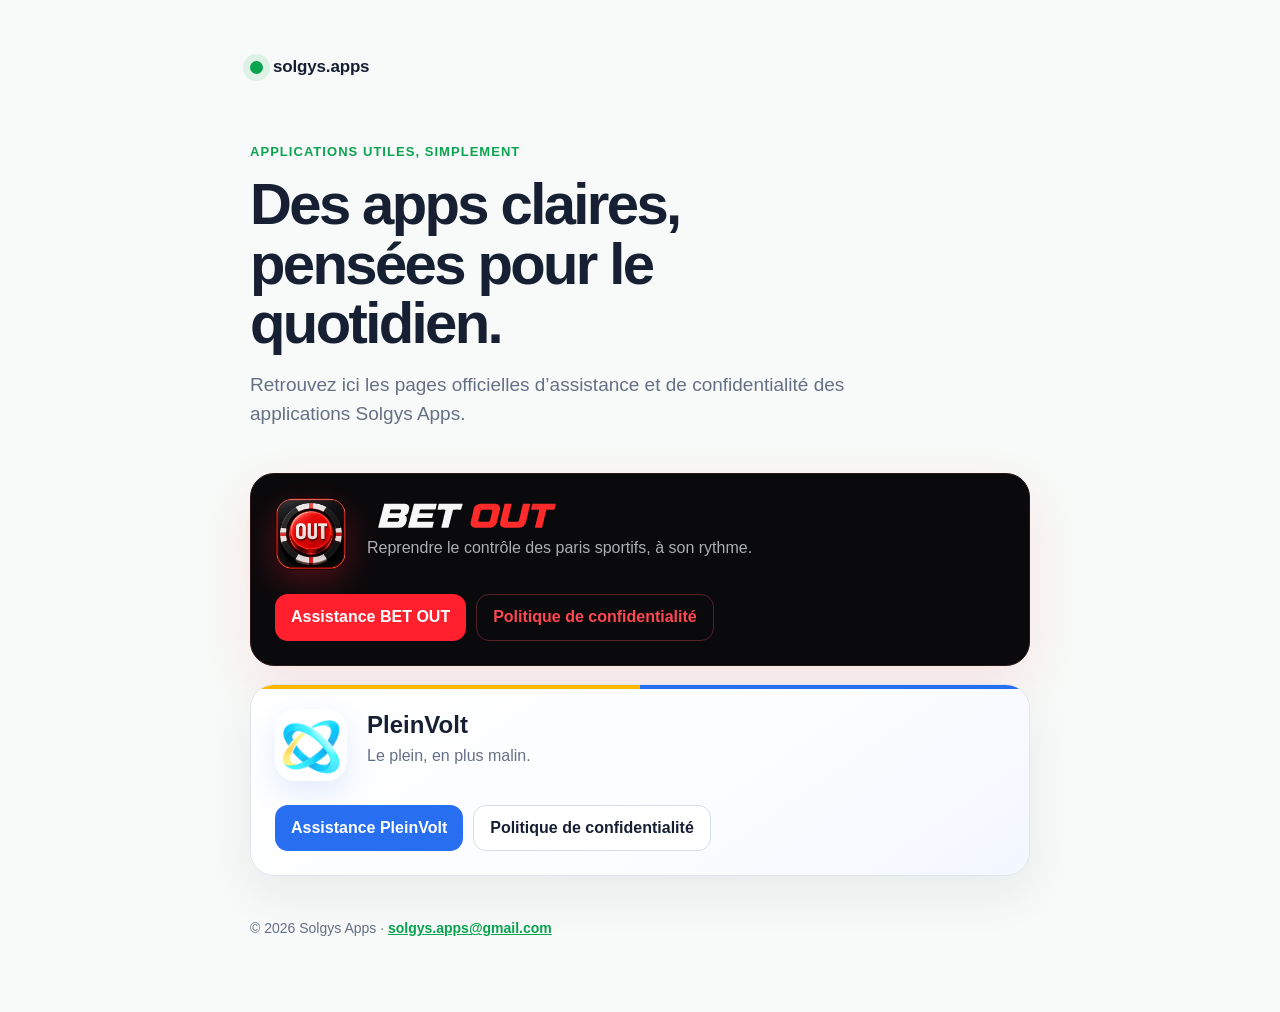
==== index.html @ aa1c1cb6 "Update PleinVolt public pages and official branding" ====
<!doctype html>
<html lang="fr">
<head>
  <meta charset="utf-8">
  <meta name="viewport" content="width=device-width, initial-scale=1">
  <title>Solgys Apps — Applications et assistance</title>
  <meta name="description" content="Retrouvez les applications publiées par Solgys Apps, leur assistance et leurs politiques de confidentialité.">
  <link rel="canonical" href="https://solgys-apps.github.io/">
  <style>
    :root{color-scheme:light dark;--accent:#0aa34f;--bg:#f7faf8;--card:#fff;--text:#172033;--muted:#667085;--line:#e4e9e6;--shadow:0 18px 50px rgba(15,23,42,.07)}
    @media(prefers-color-scheme:dark){:root{--bg:#07100b;--card:#0d1711;--text:#f4f7f5;--muted:#a6b0aa;--line:#233029;--shadow:0 18px 50px rgba(0,0,0,.22)}}
    *{box-sizing:border-box}
    body{margin:0;font-family:-apple-system,BlinkMacSystemFont,"SF Pro Text",Inter,Arial,sans-serif;background:var(--bg);color:var(--text);line-height:1.55}
    main{max-width:820px;margin:0 auto;padding:54px 20px 72px}
    .studio{display:flex;align-items:center;gap:10px;margin-bottom:62px;font-size:17px;font-weight:760;letter-spacing:-.01em}.studio-mark{width:13px;height:13px;border-radius:50%;background:var(--accent);box-shadow:0 0 0 7px rgba(10,163,79,.11)}
    .eyebrow{color:var(--accent);font-size:13px;font-weight:800;letter-spacing:.08em;text-transform:uppercase;margin:0 0 12px}
    h1{max-width:640px;font-size:clamp(38px,7vw,58px);line-height:1.02;letter-spacing:-.045em;margin:0 0 18px}
    .lead{max-width:610px;font-size:19px;color:var(--muted);margin:0 0 44px}
    .apps{display:grid;gap:18px}
    .app-card{display:grid;grid-template-columns:auto 1fr;gap:20px;background:var(--card);border:1px solid var(--line);border-radius:24px;padding:24px;box-shadow:var(--shadow)}
    .app-card.betout{background:#0a0a0c;border-color:#2b171a;box-shadow:0 18px 50px rgba(255,31,45,.10)}
    .appicon{width:72px;height:72px;border-radius:20px;display:block;object-fit:cover;box-shadow:0 12px 30px rgba(10,163,79,.20)}
    .betout .appicon{box-shadow:0 12px 34px rgba(255,31,45,.28)}
    .app-copy h2{font-size:24px;line-height:1.15;margin:2px 0 6px}.app-copy p{color:var(--muted);margin:0}
    .betout .app-copy p{color:#aaaeb5}.betout-wordmark{width:190px;max-width:100%;height:auto;display:block;margin:3px 0 7px}
    .actions{grid-column:1/-1;display:flex;flex-wrap:wrap;gap:10px;margin-top:4px}
    .button{display:inline-flex;align-items:center;justify-content:center;min-height:44px;padding:10px 16px;border-radius:13px;background:var(--accent);color:#fff;text-decoration:none;font-weight:720}.button.secondary{background:transparent;color:var(--accent);border:1px solid var(--line)}
    .betout .button{background:#ff1f2d}.betout .button.secondary{background:transparent;color:#ff4651;border-color:#542127}
    .app-card.pleinvolt{position:relative;overflow:hidden;background:linear-gradient(145deg,#fff 0%,#fbfcff 62%,#f3f7ff 100%);border-color:#dfe5ef;color:#172033}.app-card.pleinvolt::before{content:"";position:absolute;inset:0 0 auto;height:4px;background:linear-gradient(90deg,#ffb800 0 50%,#276ef1 50% 100%)}.pleinvolt .app-copy p{color:#667085}.pleinvolt .appicon{box-shadow:0 12px 30px rgba(39,110,241,.13);object-fit:contain}.pleinvolt .actions{gap:10px}.pleinvolt .button{background:#276ef1;color:#fff}.pleinvolt .button.secondary{background:#fff;color:#172033;border-color:#d8dee9}.pleinvolt a:focus-visible{outline-color:#276ef1}
    a:hover{text-decoration:underline}.button:hover{text-decoration:none;filter:brightness(.96)}a:focus-visible{outline:3px solid rgba(10,163,79,.35);outline-offset:4px}
    footer{margin-top:42px;color:var(--muted);font-size:14px}footer a{color:var(--accent);font-weight:650}
    @media(max-width:520px){main{padding-top:34px}.studio{margin-bottom:46px}.app-card{grid-template-columns:58px 1fr;padding:19px;gap:15px}.appicon{width:58px;height:58px;border-radius:16px}.actions{display:grid}.button{width:100%}}
  </style>
</head>
<body>
<main>
  <div class="studio"><span class="studio-mark" aria-hidden="true"></span>solgys.apps</div>
  <p class="eyebrow">Applications utiles, simplement</p>
  <h1>Des apps claires, pensées pour le quotidien.</h1>
  <p class="lead">Retrouvez ici les pages officielles d’assistance et de confidentialité des applications Solgys Apps.</p>

  <div class="apps">
    <section class="app-card betout" aria-labelledby="betout-title">
      <img class="appicon" src="betout/betout-icon.svg" alt="Icône officielle BET OUT">
      <div class="app-copy">
        <h2 id="betout-title" style="position:absolute;left:-9999px">BET OUT</h2>
        <img class="betout-wordmark" src="betout/betout-wordmark.svg" alt="BET OUT">
        <p>Reprendre le contrôle des paris sportifs, à son rythme.</p>
      </div>
      <div class="actions">
        <a class="button" href="betout/support/">Assistance BET OUT</a>
        <a class="button secondary" href="betout/privacy/">Politique de confidentialité</a>
      </div>
    </section>
    <section class="app-card pleinvolt" aria-labelledby="pleinvolt-title">
      <img class="appicon" src="lajauge/brand-symbol.png" alt="Logo officiel PleinVolt" width="72" height="72">
      <div class="app-copy">
        <h2 id="pleinvolt-title">PleinVolt</h2>
        <p>Le plein, en plus malin.</p>
      </div>
      <div class="actions">
        <a class="button" href="lajauge/support/">Assistance PleinVolt</a>
        <a class="button secondary" href="lajauge/privacy/">Politique de confidentialité</a>
      </div>
    </section>
  </div>

  <footer>© 2026 Solgys Apps · <a href="mailto:solgys.apps@gmail.com">solgys.apps@gmail.com</a></footer>
</main>
</body>
</html>
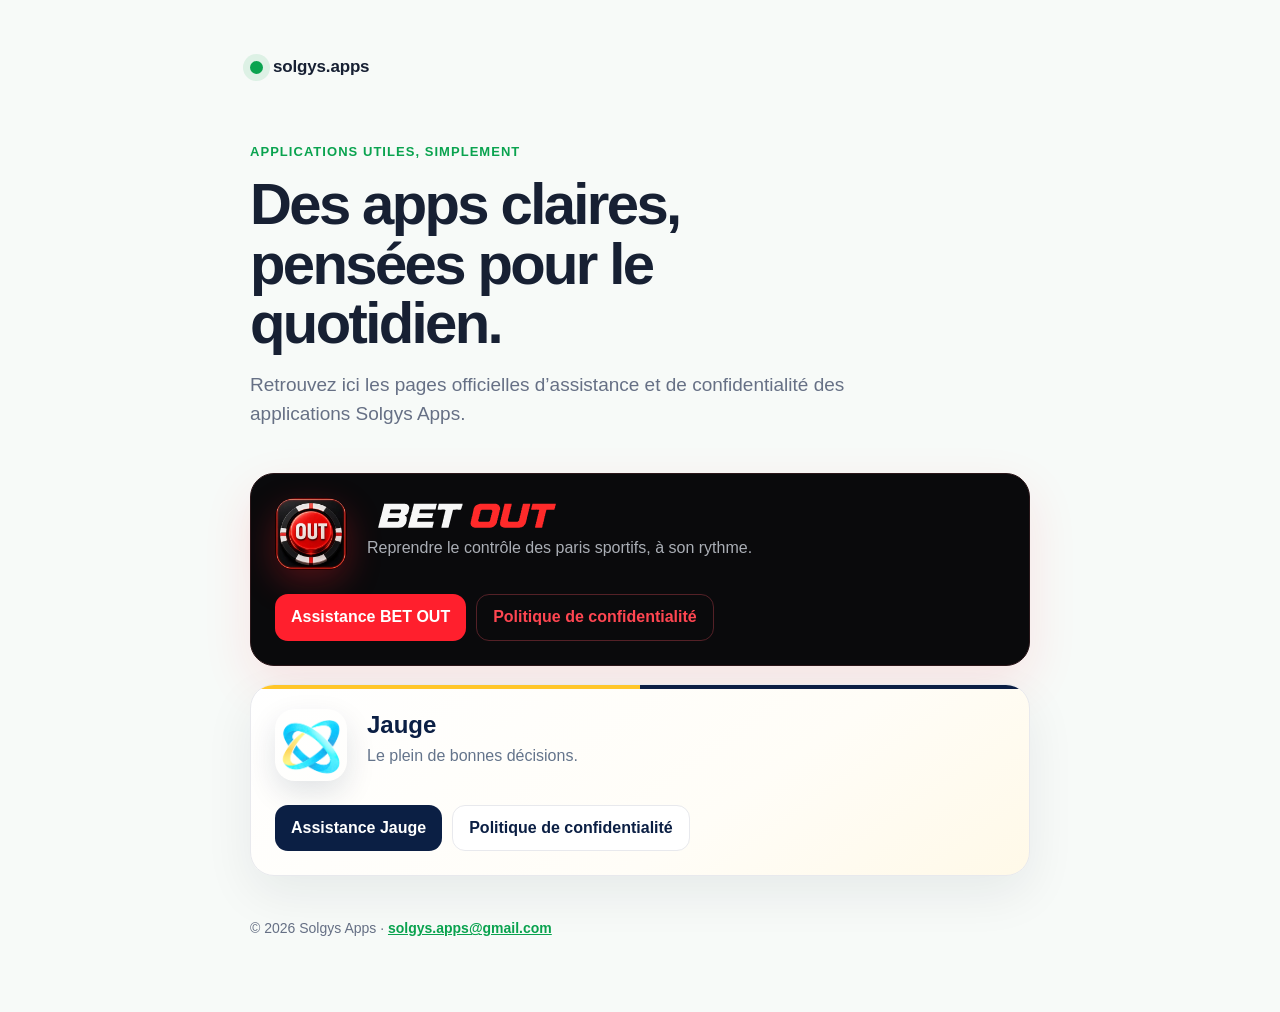
==== commit 82375bad: "jauge: update Solgys Apps listing to new name and identity" ====
--- a/index.html
+++ b/index.html
@@ -26,7 +26,7 @@
     .actions{grid-column:1/-1;display:flex;flex-wrap:wrap;gap:10px;margin-top:4px}
     .button{display:inline-flex;align-items:center;justify-content:center;min-height:44px;padding:10px 16px;border-radius:13px;background:var(--accent);color:#fff;text-decoration:none;font-weight:720}.button.secondary{background:transparent;color:var(--accent);border:1px solid var(--line)}
     .betout .button{background:#ff1f2d}.betout .button.secondary{background:transparent;color:#ff4651;border-color:#542127}
-    .app-card.pleinvolt{position:relative;overflow:hidden;background:linear-gradient(145deg,#fff 0%,#fbfcff 62%,#f3f7ff 100%);border-color:#dfe5ef;color:#172033}.app-card.pleinvolt::before{content:"";position:absolute;inset:0 0 auto;height:4px;background:linear-gradient(90deg,#ffb800 0 50%,#276ef1 50% 100%)}.pleinvolt .app-copy p{color:#667085}.pleinvolt .appicon{box-shadow:0 12px 30px rgba(39,110,241,.13);object-fit:contain}.pleinvolt .actions{gap:10px}.pleinvolt .button{background:#276ef1;color:#fff}.pleinvolt .button.secondary{background:#fff;color:#172033;border-color:#d8dee9}.pleinvolt a:focus-visible{outline-color:#276ef1}
+    .app-card.jauge{position:relative;overflow:hidden;background:linear-gradient(145deg,#fff 0%,#fffdf7 62%,#fff9e8 100%);border-color:#E8E9ED;color:#0B1F44}.app-card.jauge::before{content:"";position:absolute;inset:0 0 auto;height:4px;background:linear-gradient(90deg,#FFC629 0 50%,#0B1F44 50% 100%)}.jauge .app-copy p{color:#64748B}.jauge .appicon{box-shadow:0 12px 30px rgba(11,31,68,.12);object-fit:contain}.jauge .actions{gap:10px}.jauge .button{background:#0B1F44;color:#fff}.jauge .button.secondary{background:#fff;color:#0B1F44;border-color:#E8E9ED}.jauge a:focus-visible{outline-color:#3B82F6}
     a:hover{text-decoration:underline}.button:hover{text-decoration:none;filter:brightness(.96)}a:focus-visible{outline:3px solid rgba(10,163,79,.35);outline-offset:4px}
     footer{margin-top:42px;color:var(--muted);font-size:14px}footer a{color:var(--accent);font-weight:650}
     @media(max-width:520px){main{padding-top:34px}.studio{margin-bottom:46px}.app-card{grid-template-columns:58px 1fr;padding:19px;gap:15px}.appicon{width:58px;height:58px;border-radius:16px}.actions{display:grid}.button{width:100%}}
@@ -52,14 +52,14 @@
         <a class="button secondary" href="betout/privacy/">Politique de confidentialité</a>
       </div>
     </section>
-    <section class="app-card pleinvolt" aria-labelledby="pleinvolt-title">
-      <img class="appicon" src="lajauge/brand-symbol.png" alt="Logo officiel PleinVolt" width="72" height="72">
+    <section class="app-card jauge" aria-labelledby="jauge-title">
+      <img class="appicon" src="lajauge/brand-symbol.png" alt="Logo officiel Jauge" width="72" height="72">
       <div class="app-copy">
-        <h2 id="pleinvolt-title">PleinVolt</h2>
-        <p>Le plein, en plus malin.</p>
+        <h2 id="jauge-title">Jauge</h2>
+        <p>Le plein de bonnes décisions.</p>
       </div>
       <div class="actions">
-        <a class="button" href="lajauge/support/">Assistance PleinVolt</a>
+        <a class="button" href="lajauge/support/">Assistance Jauge</a>
         <a class="button secondary" href="lajauge/privacy/">Politique de confidentialité</a>
       </div>
     </section>
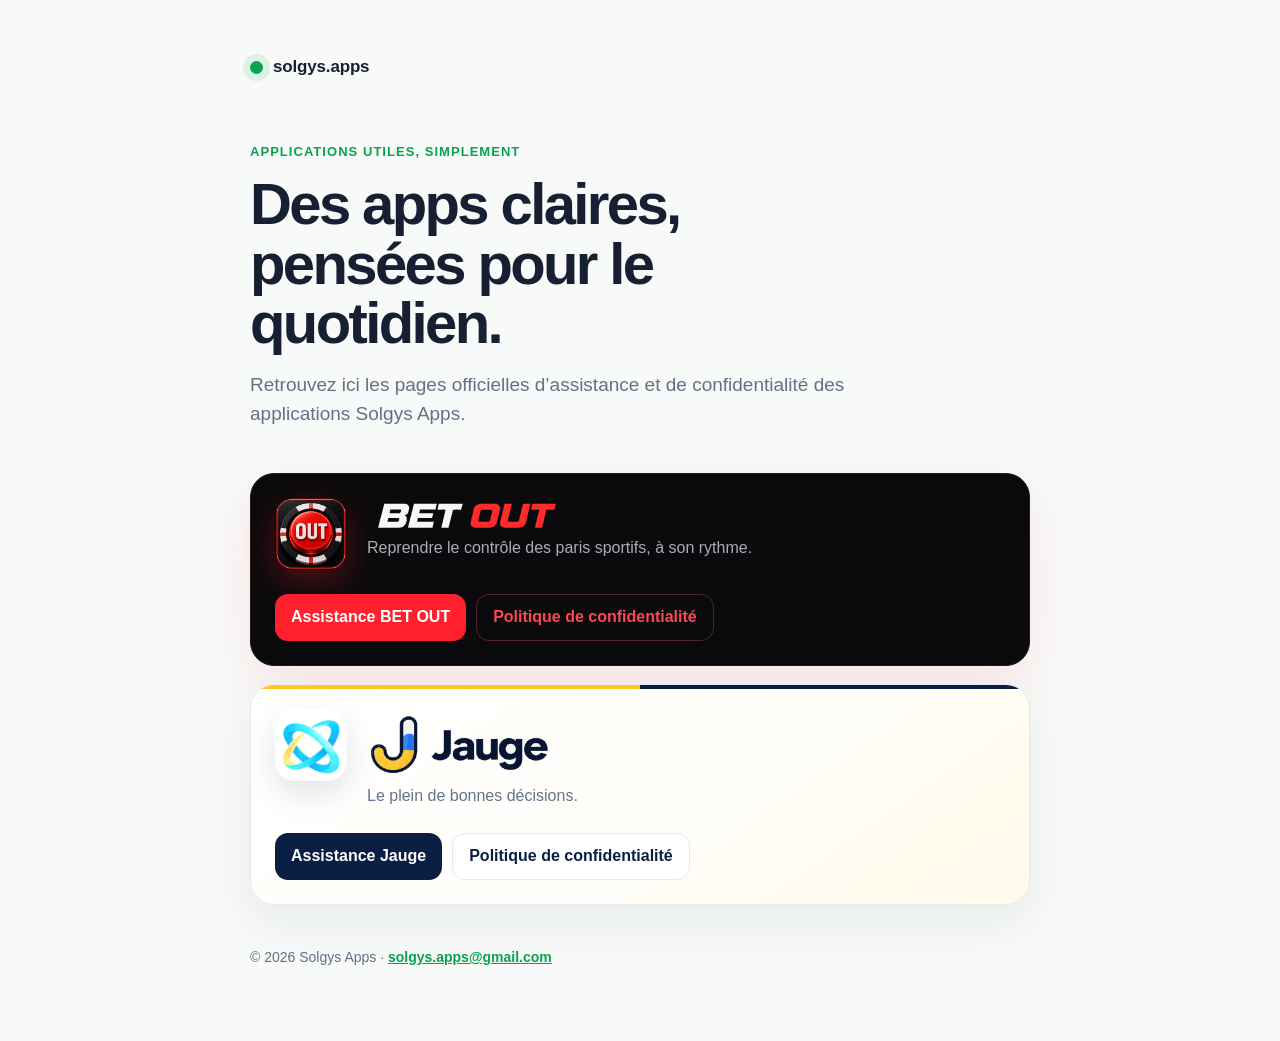
==== commit fd796db8: "brand: use official Jauge wordmark on Solgys Apps landing page" ====
--- a/index.html
+++ b/index.html
@@ -22,7 +22,7 @@
     .appicon{width:72px;height:72px;border-radius:20px;display:block;object-fit:cover;box-shadow:0 12px 30px rgba(10,163,79,.20)}
     .betout .appicon{box-shadow:0 12px 34px rgba(255,31,45,.28)}
     .app-copy h2{font-size:24px;line-height:1.15;margin:2px 0 6px}.app-copy p{color:var(--muted);margin:0}
-    .betout .app-copy p{color:#aaaeb5}.betout-wordmark{width:190px;max-width:100%;height:auto;display:block;margin:3px 0 7px}
+    .betout .app-copy p{color:#aaaeb5}.betout-wordmark{width:190px;max-width:100%;height:auto;display:block;margin:3px 0 7px}.jauge-wordmark{width:185px;max-width:100%;height:auto;display:block;margin:3px 0 7px}
     .actions{grid-column:1/-1;display:flex;flex-wrap:wrap;gap:10px;margin-top:4px}
     .button{display:inline-flex;align-items:center;justify-content:center;min-height:44px;padding:10px 16px;border-radius:13px;background:var(--accent);color:#fff;text-decoration:none;font-weight:720}.button.secondary{background:transparent;color:var(--accent);border:1px solid var(--line)}
     .betout .button{background:#ff1f2d}.betout .button.secondary{background:transparent;color:#ff4651;border-color:#542127}
@@ -55,7 +55,8 @@
     <section class="app-card jauge" aria-labelledby="jauge-title">
       <img class="appicon" src="lajauge/brand-symbol.png" alt="Logo officiel Jauge" width="72" height="72">
       <div class="app-copy">
-        <h2 id="jauge-title">Jauge</h2>
+        <h2 id="jauge-title" style="position:absolute;left:-9999px">Jauge</h2>
+        <img class="jauge-wordmark" src="lajauge/brand-wordmark.png" alt="Jauge">
         <p>Le plein de bonnes décisions.</p>
       </div>
       <div class="actions">
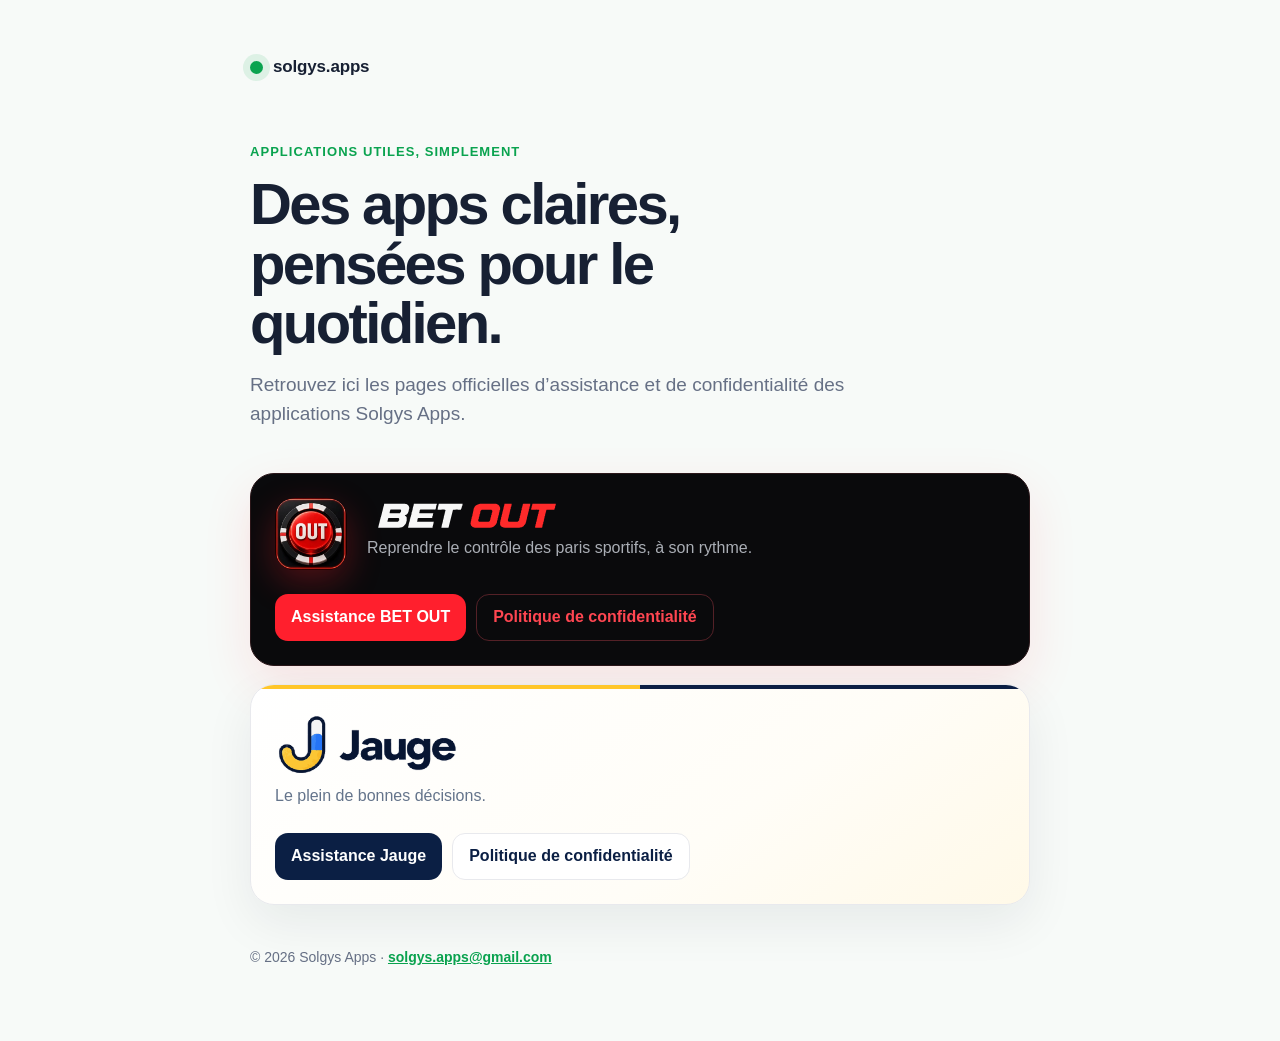
==== commit 9cd5c54e: "Accueil : carte Jauge avec son seul logo actuel L'ancien symbole (atome bleu et orange) est retiré d" ====
--- a/index.html
+++ b/index.html
@@ -26,7 +26,7 @@
     .actions{grid-column:1/-1;display:flex;flex-wrap:wrap;gap:10px;margin-top:4px}
     .button{display:inline-flex;align-items:center;justify-content:center;min-height:44px;padding:10px 16px;border-radius:13px;background:var(--accent);color:#fff;text-decoration:none;font-weight:720}.button.secondary{background:transparent;color:var(--accent);border:1px solid var(--line)}
     .betout .button{background:#ff1f2d}.betout .button.secondary{background:transparent;color:#ff4651;border-color:#542127}
-    .app-card.jauge{position:relative;overflow:hidden;background:linear-gradient(145deg,#fff 0%,#fffdf7 62%,#fff9e8 100%);border-color:#E8E9ED;color:#0B1F44}.app-card.jauge::before{content:"";position:absolute;inset:0 0 auto;height:4px;background:linear-gradient(90deg,#FFC629 0 50%,#0B1F44 50% 100%)}.jauge .app-copy p{color:#64748B}.jauge .appicon{box-shadow:0 12px 30px rgba(11,31,68,.12);object-fit:contain}.jauge .actions{gap:10px}.jauge .button{background:#0B1F44;color:#fff}.jauge .button.secondary{background:#fff;color:#0B1F44;border-color:#E8E9ED}.jauge a:focus-visible{outline-color:#3B82F6}
+    .app-card.jauge{position:relative;overflow:hidden;background:linear-gradient(145deg,#fff 0%,#fffdf7 62%,#fff9e8 100%);border-color:#E8E9ED;color:#0B1F44}.app-card.jauge::before{content:"";position:absolute;inset:0 0 auto;height:4px;background:linear-gradient(90deg,#FFC629 0 50%,#0B1F44 50% 100%)}.jauge .app-copy p{color:#64748B}.jauge .appicon{box-shadow:0 12px 30px rgba(11,31,68,.12);object-fit:contain}.app-card.jauge{grid-template-columns:1fr}.jauge .actions{gap:10px}.jauge .button{background:#0B1F44;color:#fff}.jauge .button.secondary{background:#fff;color:#0B1F44;border-color:#E8E9ED}.jauge a:focus-visible{outline-color:#3B82F6}
     a:hover{text-decoration:underline}.button:hover{text-decoration:none;filter:brightness(.96)}a:focus-visible{outline:3px solid rgba(10,163,79,.35);outline-offset:4px}
     footer{margin-top:42px;color:var(--muted);font-size:14px}footer a{color:var(--accent);font-weight:650}
     @media(max-width:520px){main{padding-top:34px}.studio{margin-bottom:46px}.app-card{grid-template-columns:58px 1fr;padding:19px;gap:15px}.appicon{width:58px;height:58px;border-radius:16px}.actions{display:grid}.button{width:100%}}
@@ -53,7 +53,6 @@
       </div>
     </section>
     <section class="app-card jauge" aria-labelledby="jauge-title">
-      <img class="appicon" src="lajauge/brand-symbol.png" alt="Logo officiel Jauge" width="72" height="72">
       <div class="app-copy">
         <h2 id="jauge-title" style="position:absolute;left:-9999px">Jauge</h2>
         <img class="jauge-wordmark" src="lajauge/brand-wordmark.png" alt="Jauge">
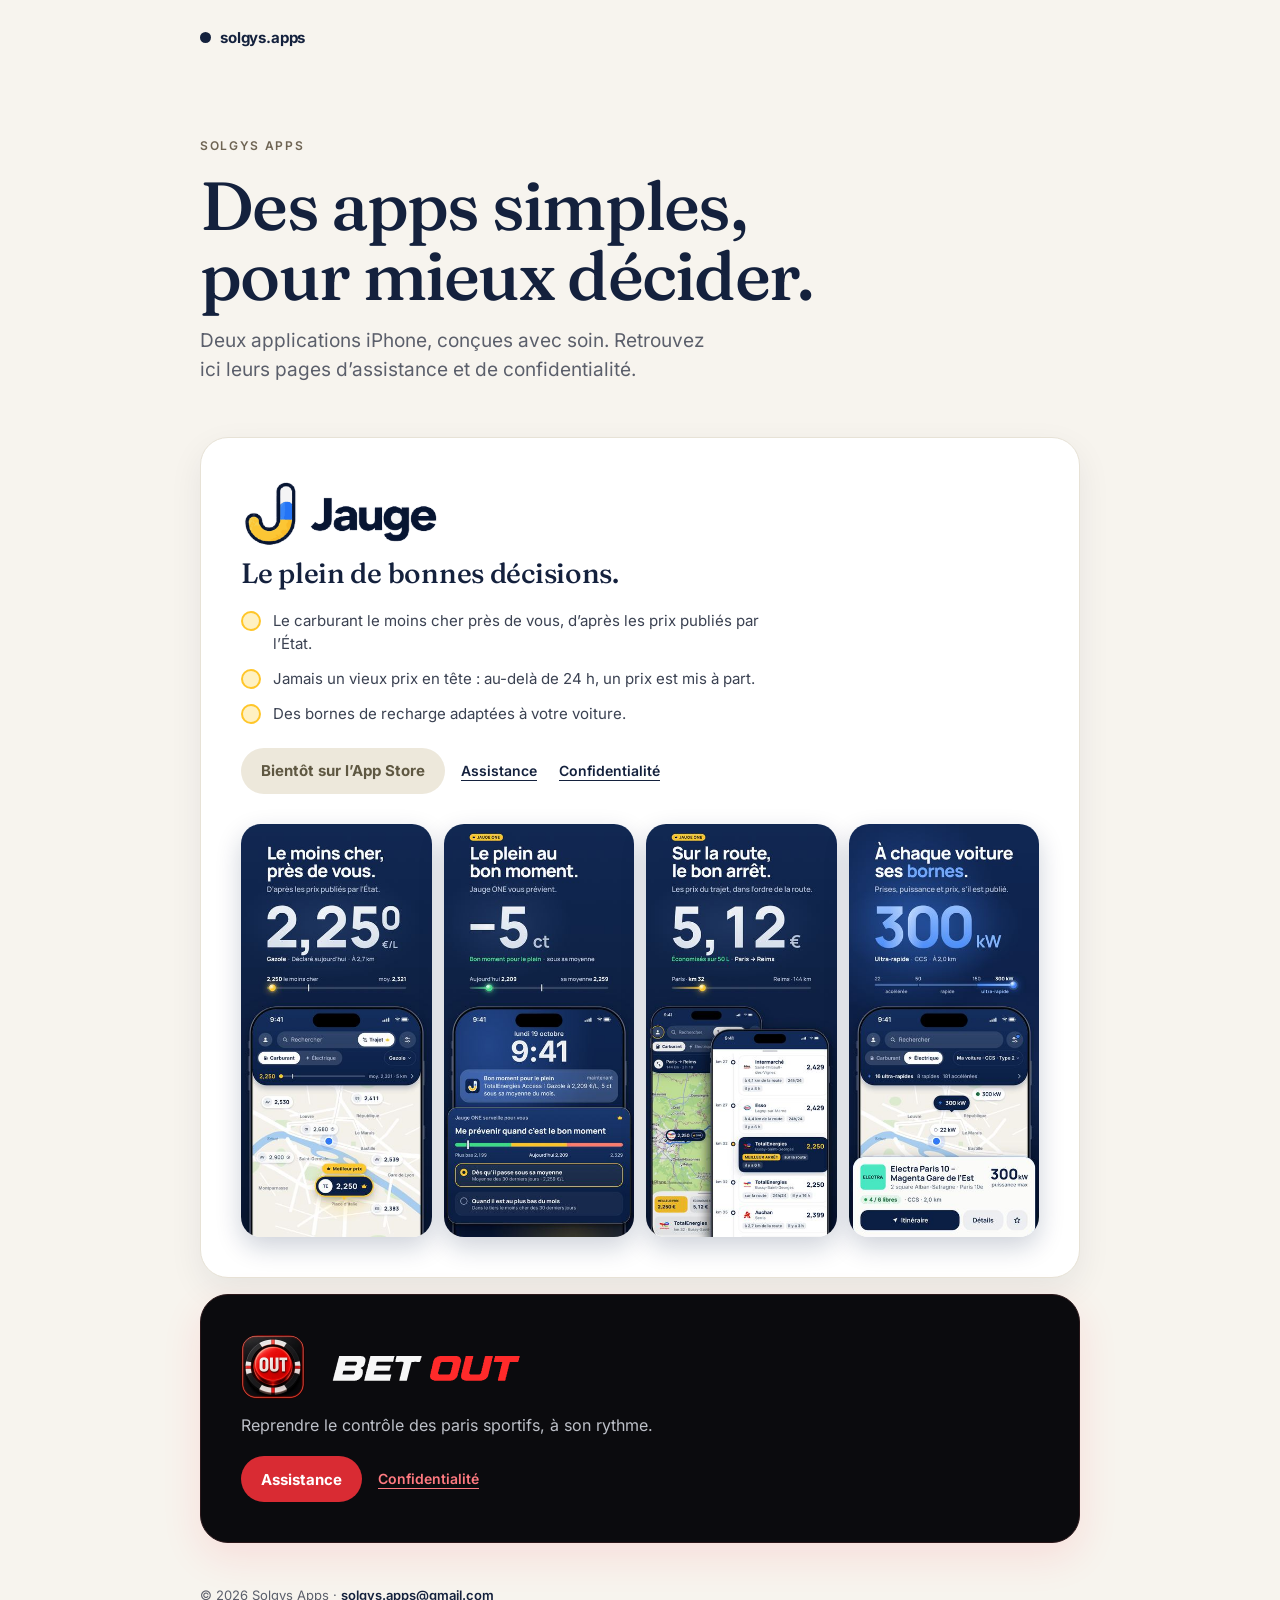
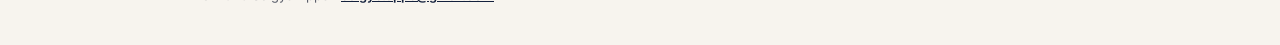
==== commit 863aae75: "Accueil : vitrine « studio sobre » (direction A) - Nouvelle page d'accueil : titre du studio, sectio" ====
--- a/index.html
+++ b/index.html
@@ -2,70 +2,113 @@
 <html lang="fr">
 <head>
   <meta charset="utf-8">
-  <meta name="viewport" content="width=device-width, initial-scale=1">
+  <meta name="viewport" content="width=device-width, initial-scale=1, viewport-fit=cover">
   <title>Solgys Apps — Applications et assistance</title>
-  <meta name="description" content="Retrouvez les applications publiées par Solgys Apps, leur assistance et leurs politiques de confidentialité.">
+  <meta name="description" content="Jauge et BET OUT : les applications de Solgys Apps, avec leurs pages d’assistance et de confidentialité.">
+  <meta name="color-scheme" content="light dark">
+  <meta name="theme-color" content="#F7F4EE" media="(prefers-color-scheme: light)">
+  <meta name="theme-color" content="#14120F" media="(prefers-color-scheme: dark)">
   <link rel="canonical" href="https://solgys-apps.github.io/">
+  <link rel="preload" href="assets/fonts/fraunces-latin-500-normal.woff2" as="font" type="font/woff2" crossorigin>
   <style>
-    :root{color-scheme:light dark;--accent:#0aa34f;--bg:#f7faf8;--card:#fff;--text:#172033;--muted:#667085;--line:#e4e9e6;--shadow:0 18px 50px rgba(15,23,42,.07)}
-    @media(prefers-color-scheme:dark){:root{--bg:#07100b;--card:#0d1711;--text:#f4f7f5;--muted:#a6b0aa;--line:#233029;--shadow:0 18px 50px rgba(0,0,0,.22)}}
+    @font-face{font-family:"Fraunces";font-weight:500;font-style:normal;font-display:swap;src:url(assets/fonts/fraunces-latin-500-normal.woff2) format("woff2")}
+    @font-face{font-family:"Inter";font-weight:400;font-style:normal;font-display:swap;src:url(assets/fonts/inter-latin-400-normal.woff2) format("woff2")}
+    @font-face{font-family:"Inter";font-weight:600;font-style:normal;font-display:swap;src:url(assets/fonts/inter-latin-600-normal.woff2) format("woff2")}
+    @font-face{font-family:"Inter";font-weight:700;font-style:normal;font-display:swap;src:url(assets/fonts/inter-latin-700-normal.woff2) format("woff2")}
+    :root{color-scheme:light dark;--bg:#F7F4EE;--ink:#14213D;--mut:#5B5F6B;--eyebrow:#6E6453;--line:#E7E2D6;--soft:#EDE8DB;--soft-ink:#5F5842;
+      --serif:"Fraunces",Georgia,"Times New Roman",serif;--sans:"Inter",-apple-system,BlinkMacSystemFont,"SF Pro Text","Segoe UI",Roboto,Arial,sans-serif}
+    @media(prefers-color-scheme:dark){:root{--bg:#14120F;--ink:#F3EFE6;--mut:#B4AE9F;--eyebrow:#B0A58F;--line:#2B2720;--soft:#2A261F;--soft-ink:#CFC7B2}}
     *{box-sizing:border-box}
-    body{margin:0;font-family:-apple-system,BlinkMacSystemFont,"SF Pro Text",Inter,Arial,sans-serif;background:var(--bg);color:var(--text);line-height:1.55}
-    main{max-width:820px;margin:0 auto;padding:54px 20px 72px}
-    .studio{display:flex;align-items:center;gap:10px;margin-bottom:62px;font-size:17px;font-weight:760;letter-spacing:-.01em}.studio-mark{width:13px;height:13px;border-radius:50%;background:var(--accent);box-shadow:0 0 0 7px rgba(10,163,79,.11)}
-    .eyebrow{color:var(--accent);font-size:13px;font-weight:800;letter-spacing:.08em;text-transform:uppercase;margin:0 0 12px}
-    h1{max-width:640px;font-size:clamp(38px,7vw,58px);line-height:1.02;letter-spacing:-.045em;margin:0 0 18px}
-    .lead{max-width:610px;font-size:19px;color:var(--muted);margin:0 0 44px}
-    .apps{display:grid;gap:18px}
-    .app-card{display:grid;grid-template-columns:auto 1fr;gap:20px;background:var(--card);border:1px solid var(--line);border-radius:24px;padding:24px;box-shadow:var(--shadow)}
-    .app-card.betout{background:#0a0a0c;border-color:#2b171a;box-shadow:0 18px 50px rgba(255,31,45,.10)}
-    .appicon{width:72px;height:72px;border-radius:20px;display:block;object-fit:cover;box-shadow:0 12px 30px rgba(10,163,79,.20)}
-    .betout .appicon{box-shadow:0 12px 34px rgba(255,31,45,.28)}
-    .app-copy h2{font-size:24px;line-height:1.15;margin:2px 0 6px}.app-copy p{color:var(--muted);margin:0}
-    .betout .app-copy p{color:#aaaeb5}.betout-wordmark{width:190px;max-width:100%;height:auto;display:block;margin:3px 0 7px}.jauge-wordmark{width:185px;max-width:100%;height:auto;display:block;margin:3px 0 7px}
-    .actions{grid-column:1/-1;display:flex;flex-wrap:wrap;gap:10px;margin-top:4px}
-    .button{display:inline-flex;align-items:center;justify-content:center;min-height:44px;padding:10px 16px;border-radius:13px;background:var(--accent);color:#fff;text-decoration:none;font-weight:720}.button.secondary{background:transparent;color:var(--accent);border:1px solid var(--line)}
-    .betout .button{background:#ff1f2d}.betout .button.secondary{background:transparent;color:#ff4651;border-color:#542127}
-    .app-card.jauge{position:relative;overflow:hidden;background:linear-gradient(145deg,#fff 0%,#fffdf7 62%,#fff9e8 100%);border-color:#E8E9ED;color:#0B1F44}.app-card.jauge::before{content:"";position:absolute;inset:0 0 auto;height:4px;background:linear-gradient(90deg,#FFC629 0 50%,#0B1F44 50% 100%)}.jauge .app-copy p{color:#64748B}.jauge .appicon{box-shadow:0 12px 30px rgba(11,31,68,.12);object-fit:contain}.app-card.jauge{grid-template-columns:1fr}.jauge .actions{gap:10px}.jauge .button{background:#0B1F44;color:#fff}.jauge .button.secondary{background:#fff;color:#0B1F44;border-color:#E8E9ED}.jauge a:focus-visible{outline-color:#3B82F6}
-    a:hover{text-decoration:underline}.button:hover{text-decoration:none;filter:brightness(.96)}a:focus-visible{outline:3px solid rgba(10,163,79,.35);outline-offset:4px}
-    footer{margin-top:42px;color:var(--muted);font-size:14px}footer a{color:var(--accent);font-weight:650}
-    @media(max-width:520px){main{padding-top:34px}.studio{margin-bottom:46px}.app-card{grid-template-columns:58px 1fr;padding:19px;gap:15px}.appicon{width:58px;height:58px;border-radius:16px}.actions{display:grid}.button{width:100%}}
+    html{-webkit-text-size-adjust:100%}
+    body{margin:0;background:var(--bg);color:var(--ink);font-family:var(--sans);font-size:16px;line-height:1.55}
+    .wrap{max-width:920px;margin:0 auto;padding-left:max(20px,env(safe-area-inset-left,0px));padding-right:max(20px,env(safe-area-inset-right,0px))}
+    .sr-only{position:absolute;width:1px;height:1px;overflow:hidden;clip:rect(0 0 0 0);white-space:nowrap}
+    a{color:inherit}
+    a:focus-visible,[tabindex]:focus-visible{outline:3px solid #3B82F6;outline-offset:3px;border-radius:6px}
+    .top{display:flex;align-items:center;gap:9px;padding-top:max(26px,env(safe-area-inset-top,0px));font-weight:700;font-size:15px;letter-spacing:-.01em}
+    .dot{width:11px;height:11px;border-radius:50%;background:var(--ink)}
+    .hero{padding:clamp(40px,9vw,88px) 0 clamp(28px,6vw,52px)}
+    .eyebrow{margin:0 0 14px;font-weight:600;font-size:12px;letter-spacing:.14em;text-transform:uppercase;color:var(--eyebrow)}
+    h1{margin:0 0 16px;max-width:15ch;font:500 clamp(38px,8.4vw,68px)/1.03 var(--serif);letter-spacing:-.025em;text-wrap:balance}
+    .lead{margin:0;max-width:44ch;color:var(--mut);font-size:clamp(16px,2.4vw,19px)}
+    .app{position:relative;margin:0 0 16px;border-radius:28px;padding:clamp(22px,4vw,40px)}
+    .app .cta{display:flex;flex-wrap:wrap;align-items:center;gap:6px 10px}
+    .pill{display:inline-flex;align-items:center;justify-content:center;min-height:46px;padding:0 20px;border-radius:99px;font-weight:700;font-size:15px;text-decoration:none}
+    .lnk{display:inline-flex;align-items:center;min-height:44px;padding:0 6px;font-weight:600;font-size:14px;text-decoration:underline;text-underline-offset:4px}
+    /* Jauge */
+    .jauge{background:#fff;color:#14213D;border:1px solid #E7E2D6;box-shadow:0 12px 34px rgba(20,33,61,.07);overflow:hidden}
+    .jauge .wm{display:block;width:clamp(150px,34vw,200px);height:auto;margin:0 0 8px}
+    .jauge .tag{margin:0 0 18px;font:500 clamp(21px,4.4vw,28px)/1.2 var(--serif);letter-spacing:-.01em}
+    .jauge ul{list-style:none;margin:0 0 22px;padding:0;display:grid;gap:12px;max-width:52ch}
+    .jauge li{display:grid;grid-template-columns:20px 1fr;gap:12px;font-size:15px;color:#3B4252}
+    .jauge li i{width:20px;height:20px;margin-top:2px;border-radius:50%;background:#FFF1C2;border:2px solid #FFC629}
+    .jauge .pill.soon{background:#EDE8DB;color:#5F5842}
+    .jauge .lnk{color:#14213D}
+    .shots{display:flex;gap:12px;margin:26px calc(-1 * clamp(22px,4vw,40px)) 0;padding:6px clamp(22px,4vw,40px) 8px;overflow-x:auto;scroll-snap-type:x mandatory;scrollbar-width:none;-webkit-overflow-scrolling:touch}
+    .shots::-webkit-scrollbar{display:none}
+    .shots img{display:block;flex:none;width:min(54vw,190px);height:auto;border-radius:20px;scroll-snap-align:start;box-shadow:0 10px 26px rgba(11,31,68,.2)}
+    @media(min-width:760px){.shots{display:grid;grid-template-columns:repeat(4,1fr);overflow:visible;margin:30px 0 0;padding:0}.shots img{width:100%}}
+    /* BET OUT */
+    .betout{background:#0B0B0E;color:#fff;border:1px solid #2B171A;box-shadow:0 14px 40px rgba(255,31,45,.10)}
+    .betout .row{display:flex;align-items:center;gap:16px;margin-bottom:14px}
+    .betout .ic{flex:none;width:64px;height:64px;border-radius:17px}
+    .betout .bw{display:block;width:clamp(150px,34vw,200px);height:auto}
+    .betout p{margin:0 0 18px;max-width:44ch;color:#BDC0C8;font-size:16px}
+    .betout .pill{background:#D92B33;color:#fff}
+    .betout .lnk{color:#FF7A80}
+    footer{padding:26px 0 max(40px,env(safe-area-inset-bottom,0px));color:var(--mut);font-size:13px}
+    footer a{color:var(--ink);font-weight:600}
+    .sep{display:block;height:0}
   </style>
 </head>
 <body>
-<main>
-  <div class="studio"><span class="studio-mark" aria-hidden="true"></span>solgys.apps</div>
-  <p class="eyebrow">Applications utiles, simplement</p>
-  <h1>Des apps claires, pensées pour le quotidien.</h1>
-  <p class="lead">Retrouvez ici les pages officielles d’assistance et de confidentialité des applications Solgys Apps.</p>
+<div class="wrap">
+  <div class="top"><span class="dot" aria-hidden="true"></span>solgys.apps</div>
 
-  <div class="apps">
-    <section class="app-card betout" aria-labelledby="betout-title">
-      <img class="appicon" src="betout/betout-icon.svg" alt="Icône officielle BET OUT">
-      <div class="app-copy">
-        <h2 id="betout-title" style="position:absolute;left:-9999px">BET OUT</h2>
-        <img class="betout-wordmark" src="betout/betout-wordmark.svg" alt="BET OUT">
-        <p>Reprendre le contrôle des paris sportifs, à son rythme.</p>
+  <header class="hero">
+    <p class="eyebrow">Solgys Apps</p>
+    <h1>Des apps simples, pour mieux décider.</h1>
+    <p class="lead">Deux applications iPhone, conçues avec soin. Retrouvez ici leurs pages d’assistance et de confidentialité.</p>
+  </header>
+
+  <main>
+    <article class="app jauge" aria-labelledby="jauge-title">
+      <h2 id="jauge-title" class="sr-only">Jauge</h2>
+      <img class="wm" src="lajauge/brand-wordmark.png" alt="Jauge" width="330" height="117">
+      <p class="tag">Le plein de bonnes décisions.</p>
+      <ul>
+        <li><i aria-hidden="true"></i><span>Le carburant le moins cher près de vous, d’après les prix publiés par l’État.</span></li>
+        <li><i aria-hidden="true"></i><span>Jamais un vieux prix en tête : au-delà de 24 h, un prix est mis à part.</span></li>
+        <li><i aria-hidden="true"></i><span>Des bornes de recharge adaptées à votre voiture.</span></li>
+      </ul>
+      <div class="cta">
+        <span class="pill soon">Bientôt sur l’App Store</span>
+        <a class="lnk" href="lajauge/support/" aria-label="Assistance Jauge">Assistance</a>
+        <a class="lnk" href="lajauge/privacy/" aria-label="Politique de confidentialité de Jauge">Confidentialité</a>
       </div>
-      <div class="actions">
-        <a class="button" href="betout/support/">Assistance BET OUT</a>
-        <a class="button secondary" href="betout/privacy/">Politique de confidentialité</a>
+      <div class="shots" tabindex="0" role="region" aria-label="Captures d’écran de Jauge">
+        <img src="lajauge/screens/le-moins-cher.jpg" srcset="lajauge/screens/le-moins-cher.jpg 360w, lajauge/screens/le-moins-cher@2x.jpg 720w" sizes="(min-width:760px) 22vw, 54vw" width="360" height="782" alt="Jauge : le moins cher, près de vous, avec le prix du gazole sur la carte" loading="lazy" decoding="async">
+        <img src="lajauge/screens/bon-moment.jpg" srcset="lajauge/screens/bon-moment.jpg 360w, lajauge/screens/bon-moment@2x.jpg 720w" sizes="(min-width:760px) 22vw, 54vw" width="360" height="782" alt="Jauge : le plein au bon moment, avec une alerte quand le prix baisse" loading="lazy" decoding="async">
+        <img src="lajauge/screens/trajet.jpg" srcset="lajauge/screens/trajet.jpg 360w, lajauge/screens/trajet@2x.jpg 720w" sizes="(min-width:760px) 22vw, 54vw" width="360" height="782" alt="Jauge : sur la route, le bon arrêt, avec les prix du trajet dans l’ordre" loading="lazy" decoding="async">
+        <img src="lajauge/screens/bornes.jpg" srcset="lajauge/screens/bornes.jpg 360w, lajauge/screens/bornes@2x.jpg 720w" sizes="(min-width:760px) 22vw, 54vw" width="360" height="782" alt="Jauge : à chaque voiture ses bornes de recharge" loading="lazy" decoding="async">
       </div>
-    </section>
-    <section class="app-card jauge" aria-labelledby="jauge-title">
-      <div class="app-copy">
-        <h2 id="jauge-title" style="position:absolute;left:-9999px">Jauge</h2>
-        <img class="jauge-wordmark" src="lajauge/brand-wordmark.png" alt="Jauge">
-        <p>Le plein de bonnes décisions.</p>
+    </article>
+
+    <article class="app betout" aria-labelledby="betout-title">
+      <h2 id="betout-title" class="sr-only">BET OUT</h2>
+      <div class="row">
+        <img class="ic" src="betout/betout-icon.svg" alt="Icône de BET OUT" width="64" height="64">
+        <img class="bw" src="betout/betout-wordmark.svg" alt="BET OUT" width="608" height="90">
       </div>
-      <div class="actions">
-        <a class="button" href="lajauge/support/">Assistance Jauge</a>
-        <a class="button secondary" href="lajauge/privacy/">Politique de confidentialité</a>
+      <p>Reprendre le contrôle des paris sportifs, à son rythme.</p>
+      <div class="cta">
+        <a class="pill" href="betout/support/" aria-label="Assistance BET OUT">Assistance</a>
+        <a class="lnk" href="betout/privacy/" aria-label="Politique de confidentialité de BET OUT">Confidentialité</a>
       </div>
-    </section>
-  </div>
+    </article>
+  </main>
 
   <footer>© 2026 Solgys Apps · <a href="mailto:solgys.apps@gmail.com">solgys.apps@gmail.com</a></footer>
-</main>
+</div>
 </body>
 </html>
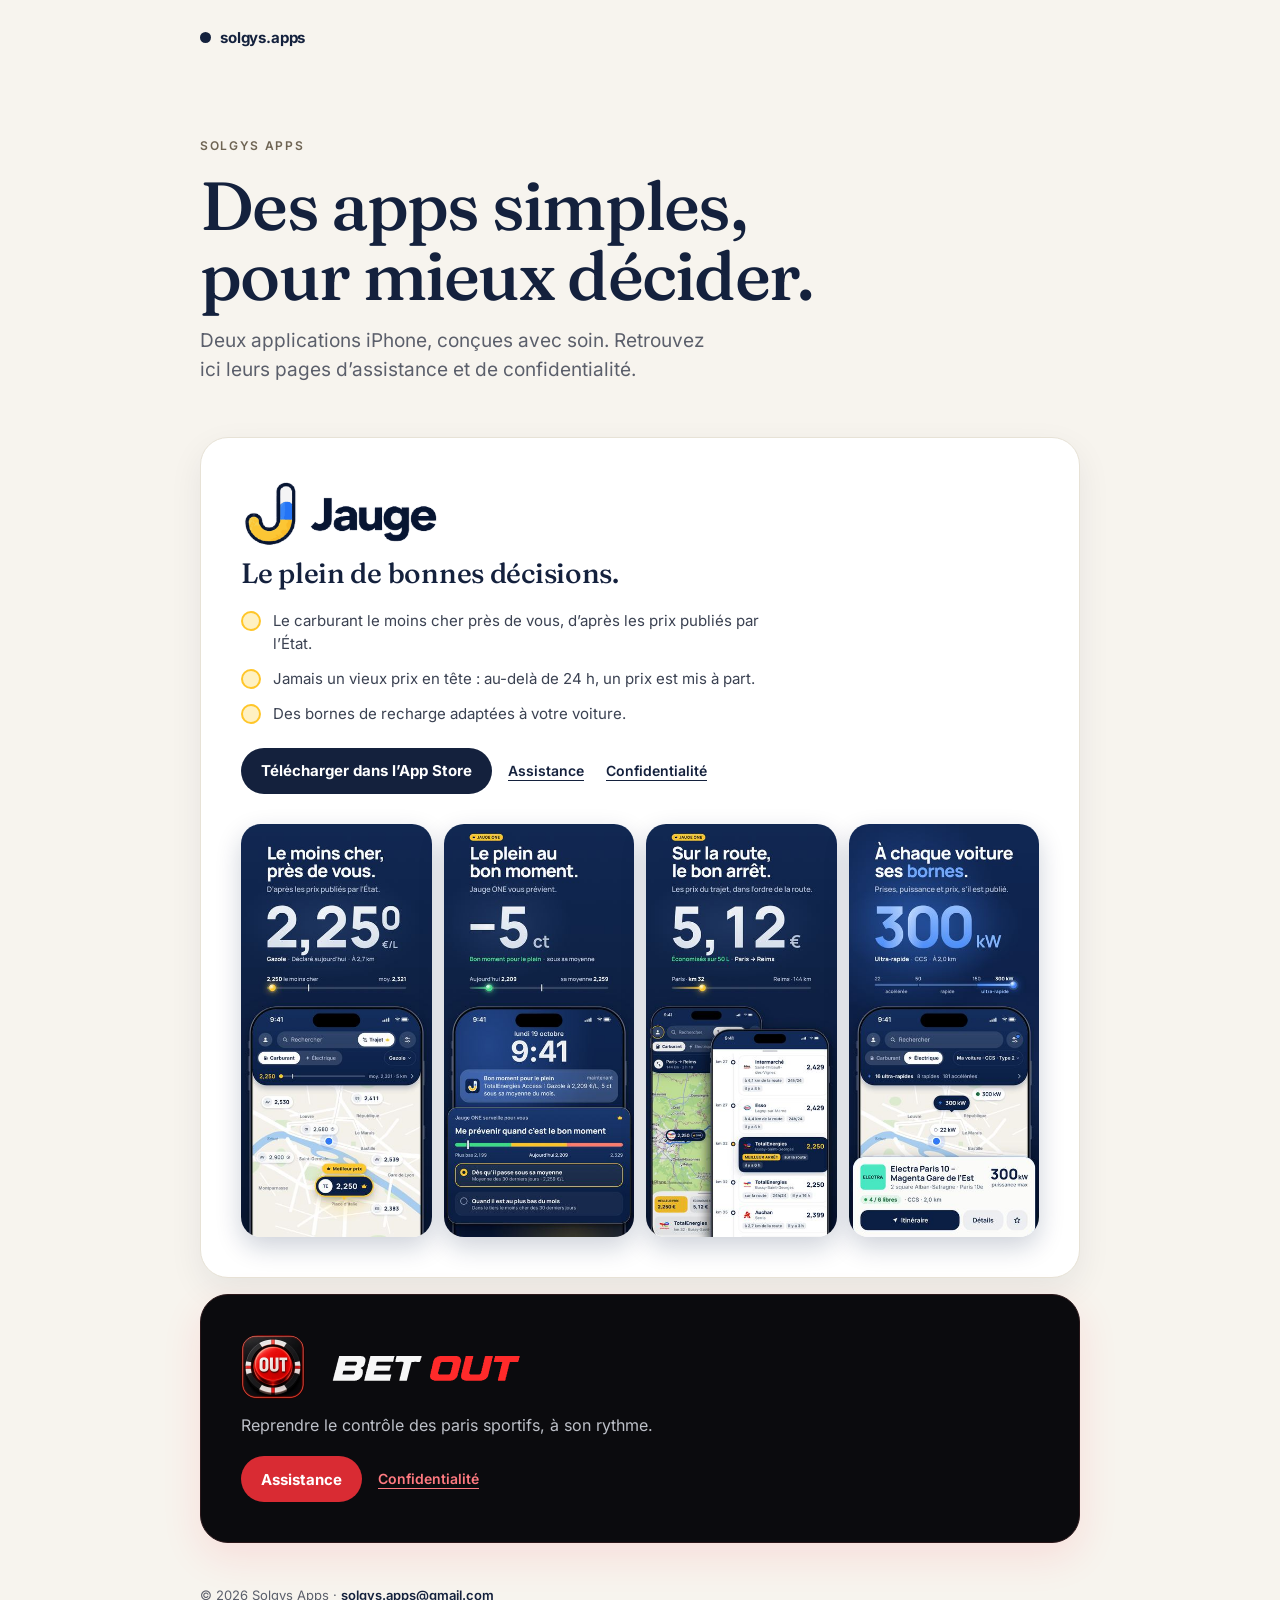
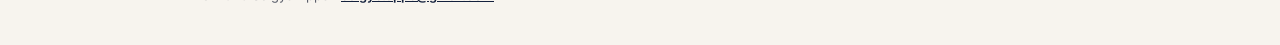
==== commit 75d21cf1: "Accueil : la carte Jauge mène à l'App Store Jauge 1.0 est publiée (21 octobre) : « Bientôt sur l'App" ====
--- a/index.html
+++ b/index.html
@@ -9,6 +9,18 @@
   <meta name="theme-color" content="#F7F4EE" media="(prefers-color-scheme: light)">
   <meta name="theme-color" content="#14120F" media="(prefers-color-scheme: dark)">
   <link rel="canonical" href="https://solgys-apps.github.io/">
+  <link rel="icon" type="image/png" sizes="32x32" href="assets/icons/solgys-32.png">
+  <link rel="apple-touch-icon" href="assets/icons/solgys-180.png">
+  <meta property="og:type" content="website">
+  <meta property="og:locale" content="fr_FR">
+  <meta property="og:site_name" content="Solgys Apps">
+  <meta property="og:title" content="Solgys Apps — Applications et assistance">
+  <meta property="og:description" content="Jauge et BET OUT : les applications de Solgys Apps, avec leurs pages d’assistance et de confidentialité.">
+  <meta property="og:url" content="https://solgys-apps.github.io/">
+  <meta property="og:image" content="https://solgys-apps.github.io/assets/og/solgys.png">
+  <meta property="og:image:width" content="1200">
+  <meta property="og:image:height" content="630">
+  <meta name="twitter:card" content="summary_large_image">
   <link rel="preload" href="assets/fonts/fraunces-latin-500-normal.woff2" as="font" type="font/woff2" crossorigin>
   <style>
     @font-face{font-family:"Fraunces";font-weight:500;font-style:normal;font-display:swap;src:url(assets/fonts/fraunces-latin-500-normal.woff2) format("woff2")}
@@ -42,7 +54,7 @@
     .jauge ul{list-style:none;margin:0 0 22px;padding:0;display:grid;gap:12px;max-width:52ch}
     .jauge li{display:grid;grid-template-columns:20px 1fr;gap:12px;font-size:15px;color:#3B4252}
     .jauge li i{width:20px;height:20px;margin-top:2px;border-radius:50%;background:#FFF1C2;border:2px solid #FFC629}
-    .jauge .pill.soon{background:#EDE8DB;color:#5F5842}
+    .jauge .pill.store{background:#14213D;color:#fff}
     .jauge .lnk{color:#14213D}
     .shots{display:flex;gap:12px;margin:26px calc(-1 * clamp(22px,4vw,40px)) 0;padding:6px clamp(22px,4vw,40px) 8px;overflow-x:auto;scroll-snap-type:x mandatory;scrollbar-width:none;-webkit-overflow-scrolling:touch}
     .shots::-webkit-scrollbar{display:none}
@@ -82,7 +94,7 @@
         <li><i aria-hidden="true"></i><span>Des bornes de recharge adaptées à votre voiture.</span></li>
       </ul>
       <div class="cta">
-        <span class="pill soon">Bientôt sur l’App Store</span>
+        <a class="pill store" href="https://apps.apple.com/fr/app/jauge-carburant-et-recharge/id6819886839" aria-label="Télécharger Jauge dans l’App Store">Télécharger dans l’App Store</a>
         <a class="lnk" href="lajauge/support/" aria-label="Assistance Jauge">Assistance</a>
         <a class="lnk" href="lajauge/privacy/" aria-label="Politique de confidentialité de Jauge">Confidentialité</a>
       </div>
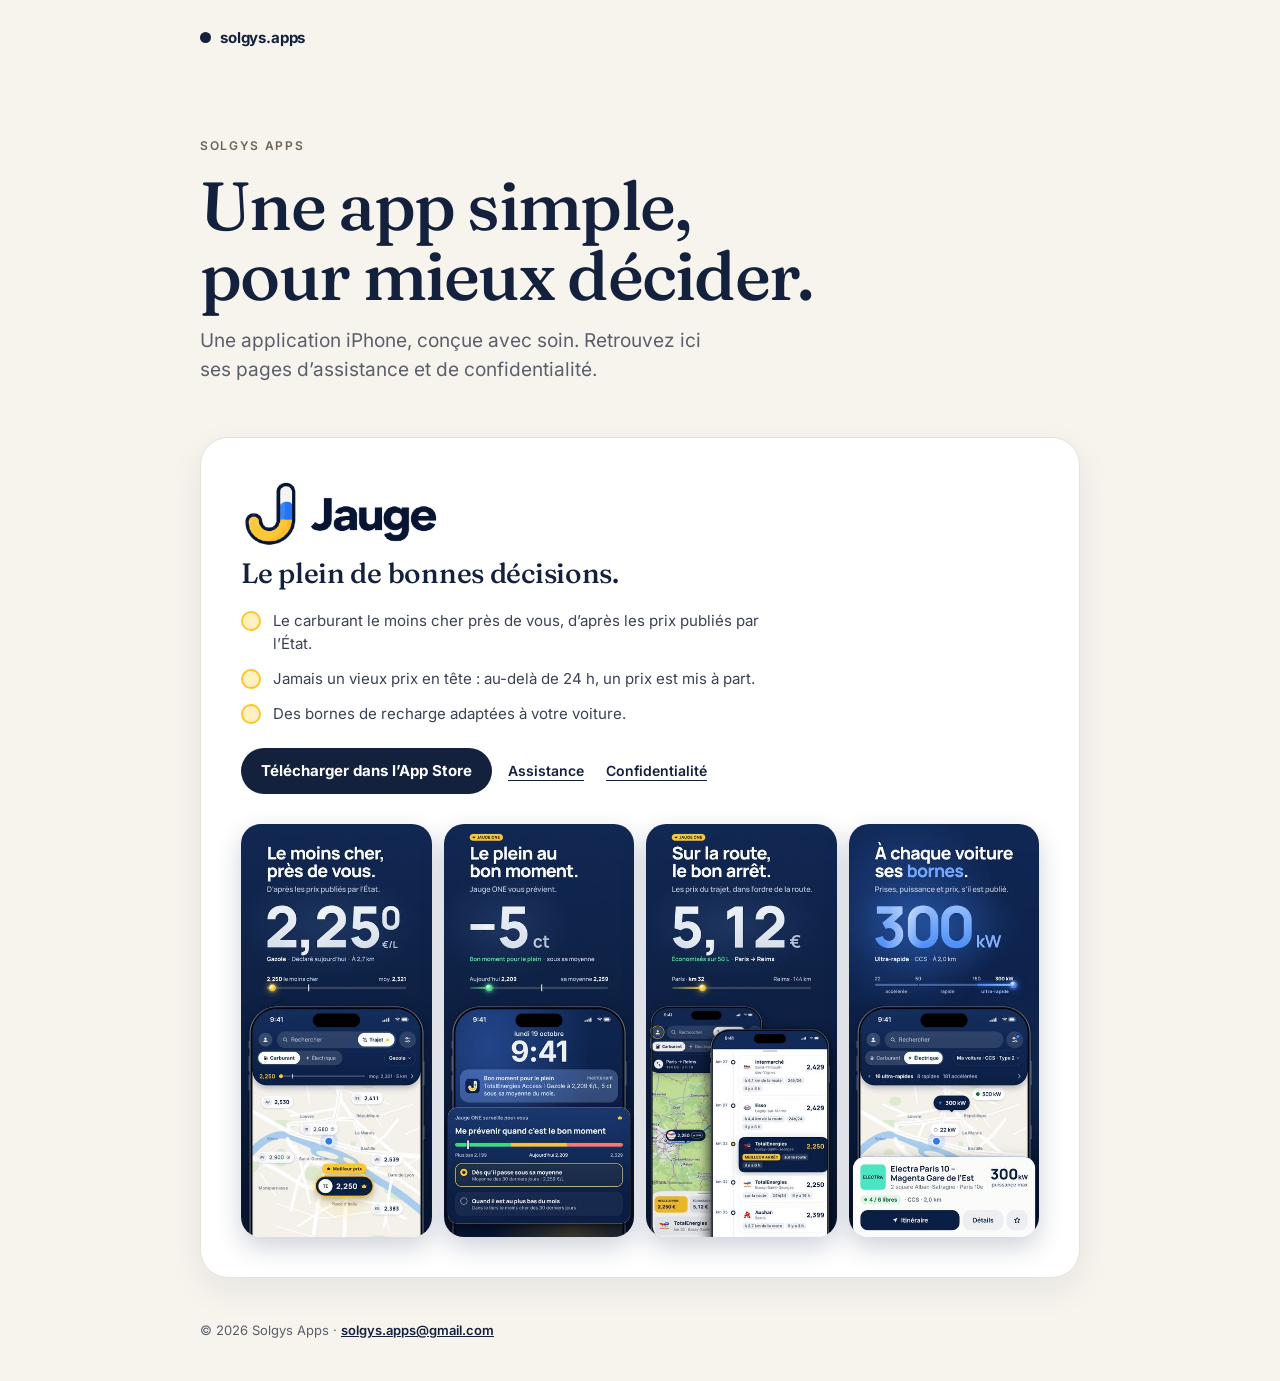
==== commit 62b2856e: "Site : retrait de MonPV et BET OUT, Jauge seule MonPV et BET OUT n'existent plus : Jauge est l'uniqu" ====
--- a/index.html
+++ b/index.html
@@ -3,8 +3,8 @@
 <head>
   <meta charset="utf-8">
   <meta name="viewport" content="width=device-width, initial-scale=1, viewport-fit=cover">
-  <title>Solgys Apps — Applications et assistance</title>
-  <meta name="description" content="Jauge et BET OUT : les applications de Solgys Apps, avec leurs pages d’assistance et de confidentialité.">
+  <title>Solgys Apps — Jauge, assistance et confidentialité</title>
+  <meta name="description" content="Jauge, l’application de Solgys Apps, avec ses pages d’assistance et de confidentialité.">
   <meta name="color-scheme" content="light dark">
   <meta name="theme-color" content="#F7F4EE" media="(prefers-color-scheme: light)">
   <meta name="theme-color" content="#14120F" media="(prefers-color-scheme: dark)">
@@ -14,8 +14,8 @@
   <meta property="og:type" content="website">
   <meta property="og:locale" content="fr_FR">
   <meta property="og:site_name" content="Solgys Apps">
-  <meta property="og:title" content="Solgys Apps — Applications et assistance">
-  <meta property="og:description" content="Jauge et BET OUT : les applications de Solgys Apps, avec leurs pages d’assistance et de confidentialité.">
+  <meta property="og:title" content="Solgys Apps — Jauge, assistance et confidentialité">
+  <meta property="og:description" content="Jauge, l’application de Solgys Apps, avec ses pages d’assistance et de confidentialité.">
   <meta property="og:url" content="https://solgys-apps.github.io/">
   <meta property="og:image" content="https://solgys-apps.github.io/assets/og/solgys.png">
   <meta property="og:image:width" content="1200">
@@ -60,14 +60,6 @@
     .shots::-webkit-scrollbar{display:none}
     .shots img{display:block;flex:none;width:min(54vw,190px);height:auto;border-radius:20px;scroll-snap-align:start;box-shadow:0 10px 26px rgba(11,31,68,.2)}
     @media(min-width:760px){.shots{display:grid;grid-template-columns:repeat(4,1fr);overflow:visible;margin:30px 0 0;padding:0}.shots img{width:100%}}
-    /* BET OUT */
-    .betout{background:#0B0B0E;color:#fff;border:1px solid #2B171A;box-shadow:0 14px 40px rgba(255,31,45,.10)}
-    .betout .row{display:flex;align-items:center;gap:16px;margin-bottom:14px}
-    .betout .ic{flex:none;width:64px;height:64px;border-radius:17px}
-    .betout .bw{display:block;width:clamp(150px,34vw,200px);height:auto}
-    .betout p{margin:0 0 18px;max-width:44ch;color:#BDC0C8;font-size:16px}
-    .betout .pill{background:#D92B33;color:#fff}
-    .betout .lnk{color:#FF7A80}
     footer{padding:26px 0 max(40px,env(safe-area-inset-bottom,0px));color:var(--mut);font-size:13px}
     footer a{color:var(--ink);font-weight:600}
     .sep{display:block;height:0}
@@ -79,8 +71,8 @@
 
   <header class="hero">
     <p class="eyebrow">Solgys Apps</p>
-    <h1>Des apps simples, pour mieux décider.</h1>
-    <p class="lead">Deux applications iPhone, conçues avec soin. Retrouvez ici leurs pages d’assistance et de confidentialité.</p>
+    <h1>Une app simple, pour mieux décider.</h1>
+    <p class="lead">Une application iPhone, conçue avec soin. Retrouvez ici ses pages d’assistance et de confidentialité.</p>
   </header>
 
   <main>
@@ -105,19 +97,6 @@
         <img src="lajauge/screens/bornes.jpg" srcset="lajauge/screens/bornes.jpg 360w, lajauge/screens/bornes@2x.jpg 720w" sizes="(min-width:760px) 22vw, 54vw" width="360" height="782" alt="Jauge : à chaque voiture ses bornes de recharge" loading="lazy" decoding="async">
       </div>
     </article>
-
-    <article class="app betout" aria-labelledby="betout-title">
-      <h2 id="betout-title" class="sr-only">BET OUT</h2>
-      <div class="row">
-        <img class="ic" src="betout/betout-icon.svg" alt="Icône de BET OUT" width="64" height="64">
-        <img class="bw" src="betout/betout-wordmark.svg" alt="BET OUT" width="608" height="90">
-      </div>
-      <p>Reprendre le contrôle des paris sportifs, à son rythme.</p>
-      <div class="cta">
-        <a class="pill" href="betout/support/" aria-label="Assistance BET OUT">Assistance</a>
-        <a class="lnk" href="betout/privacy/" aria-label="Politique de confidentialité de BET OUT">Confidentialité</a>
-      </div>
-    </article>
   </main>
 
   <footer>© 2026 Solgys Apps · <a href="mailto:solgys.apps@gmail.com">solgys.apps@gmail.com</a></footer>
